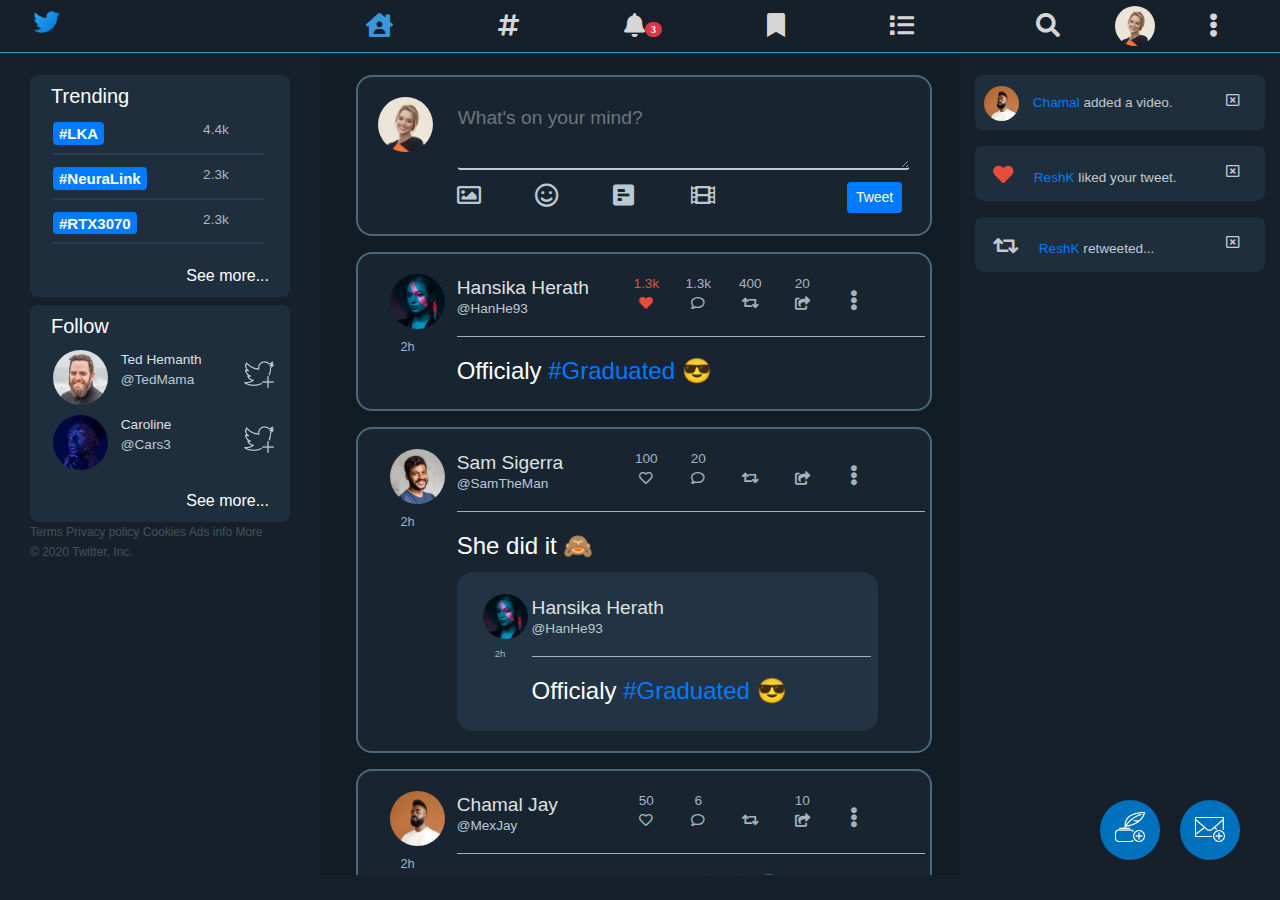
==== index.html @ 6b570a88 "third" ====
<!DOCTYPE html>
<html lang="en">
<head>
    <meta charset="UTF-8">
    <meta name="viewport" content="width=device-width, initial-scale=1.0">
    <script src='assets/bootstrap/js/jquery-3.5.1.js'></script>
    <link rel="icon" type="image/png" href="assets/images/favicon.png"/>
    <link rel="stylesheet" href="assets/icons/css/all.css">
    <link rel="stylesheet" href="assets/bootstrap/css/bootstrap.min.css">
    <link rel="stylesheet" href="assets/css/main.css">
    <script src='assets/bootstrap/js/bootstrap.min.js'></script>
    <title>News Feed</title>
</head>
<body>
    <header>
        <nav class="navbar navbar-expand-md fixed-top py-0">
            <div class="col-12">
                <div class="row">
                    <div class="navColA col-3">
                        <a class="navbar-brand" href="#">
                            <img src="assets/images/twitter_logo.png" width="30" height="30" alt="">
                        </a>
                    </div>
                    <div class="navColB col-md-6">
                        <div class="navbar-nav mx-auto">
                            <div class="container">
                                <div class="span2 offset1">
                                    <a class=" nav-item active nav-link" href="#"><i class="fas fa-house-user"></i></a>
                                </div>
                                <div class="span2">
                                    <a class="nav-item nav-link" href="#"><i class="fas fa-hashtag"></i></a>
                                </div>
                                <div class="span2">
                                    <button class="btn btn-secondary dropdown-toggle" type="button" id="dropdownMenuButton" data-toggle="dropdown" aria-haspopup="true" aria-expanded="false" >
                                        <a class="nav-item nav-link" href="#"><i class="fas fa-bell"><span id="not-num" class="badge badge-pill badge-danger">3</span></i></a>
                                    </button>
                                    <div class="dropdown-menu" aria-labelledby="dropdownMenuButton" id="tdrop">
                                        <a class="dropdown-item" href="#">Chamal added a video.</a>
                                        <a class="dropdown-item" href="#">ReshK liked your tweet.</a>
                                        <a class="dropdown-item" href="#">ReshK retweeted your tweet.</a>
                                    </div>
                                </div>
                                <div class="span2">
                                    <a class="nav-item nav-link" href="#"><i class="fas fa-bookmark"></i></a>
                                </div>
                                <div class="span2">
                                    <a class="nav-item nav-link" href="#"><i class="fas fa-list"></i></a>
                                </div>
                            </div>
                        </div>
                    </div>
                    <div class="navColC col-md-3">
                        <div class="container">
                            <div class="span2 extra"></div>
                            <div class="span2">
                                <a href="#" class="nav-link"><i class="fas fa-search"></i></a>
                            </div>
                            <div class="span2">
                                <a href="profile.html"><img  class="user-pic" src="assets/images/user1.jpg" width="40" height="40" alt=""></a>
                            </div>
                            <div class="span2">
                                <a href="#" class="nav-link"><i class="fas fa-ellipsis-v"></i></a>
                            </div>
                        </div>
                    </div>
                </div>
            </div>
        </nav>
        <nav class="navbar navbar-expand-md fixed-bottom py-0" id="bNav">
            <div class="container">
                <div class="col"><a class="nav-link active" href="#"><i class="fas fa-house-user"></i></a></div>
                <div class="col"><a class="nav-link" href="#"><i class="fas fa-hashtag"></i></a></div>
                <div class="col">
                    <div class="btn-group dropup">
                        <button type="button" class="btn btn-secondary dropdown-toggle" data-toggle="dropdown" aria-haspopup="true" aria-expanded="false">
                            <i class="fas fa-bell nav-link"><span id="not-num" class="badge badge-pill badge-danger">3</span></i>
                        </button>
                        <div class="dropdown-menu">
                            <a class="dropdown-item" href="#">Chamal added a video.</a>
                            <a class="dropdown-item" href="#">ReshK liked your tweet.</a>
                            <a class="dropdown-item" href="#">ReshK retweeted your tweet.</a>
                        </div>
                    </div>
                </div>
                <div class="col"><a class="nav-link" href="#"><i class="fas fa-bookmark"></i></a></div>
                <div class="col"><a class="nav-link" href="#"><i class="fas fa-list"></i></a></div>
            </div>
        </nav>
    </header>
    <main role="main" class="container-fluid">
        <div class="row main-content">
            <div class="sideA col-3">
                <div class="container trending">
                    <div class="card">
                        <div class="card-body">
                            <h5 class="card-title">Trending</h5>
                            <div class="row tag">
                                <div class="col-8"><h5><a href="#" class="badge badge-primary">#LKA</a></h5></div>
                                <div class="col-2">4.4k</div>
                                <div class="col-2"><i class="fas fa-ellipsis-v"></i></div>
                            </div>
                            <div class="row tag">
                                <div class="col-8"><h5><a href="#" class="badge badge-primary">#NeuraLink</a></h5></div>
                                <div class="col-2">2.3k</div>
                                <div class="col-2"><i class="fas fa-ellipsis-v"></i></div>
                            </div>
                            <div class="row tag">
                                <div class="col-8"><h5><a href="#" class="badge badge-primary">#RTX3070</a></h5></div>
                                <div class="col-2">2.3k</div>
                                <div class="col-2"><i class="fas fa-ellipsis-v"></i></div>
                            </div>
                            <p class="card-link"><a href="#" class="card-link">See more...</a></p>
                        </div>
                    </div>
                </div>
                <div class="container follow">
                    <div class="card">
                        <div class="card-body">
                            <h5 class="card-title">Follow</h5>
                            <div class="row">
                                <div class="col-3"><img class="user-pic2" src="assets/images/user2.jpg" alt="" srcset=""></div>
                                <div class="col-7">
                                    <p class="name">Ted Hemanth</p>
                                    <p class="handle">@TedMama</p>
                                </div>
                                <div class="col-2"><img class="follow-add" src="assets/images/follow.png" alt="" srcset=""></div>
                            </div>
                            <div class="row"><div class="col-3"><img class="user-pic2" src="assets/images/user3.jpg" alt="" srcset=""></div>
                            <div class="col-7">
                                <p class="name">Caroline</p>
                                <p class="handle">@Cars3</p>
                            </div>
                            <div class="col-2"><img class="follow-add" src="assets/images/follow.png" alt="" srcset=""></div>
                        </div>
                            <p class="card-link"><a href="#" class="card-link">See more...</a></p>
                        </div>
                    </div>
                </div>
                <div class="container">
                    <span class="terms">Terms Privacy policy Cookies Ads info More <br>© 2020 Twitter, Inc.</span> 
                </div>
            </div>
            <div class="sideB col-xs-12 col-md-6">
                <div class="row content">
                    <div class="card add-tweet">
                        <div class="card-body">
                            <div class="row top">
                                <div class="col-2"><img class="user-pic2" src="assets/images/user1.jpg" alt="" srcset=""></div>
                                <div class="col-10"><textarea class="form-control uText" rows="2" placeholder="What's on your mind?"></textarea></div>
                            </div>
                            <div class="row add-more">
                                <div class="col-2"></div>
                                <div class="col-10">
                                    <div class="row">
                                        <div class="col-2"><i class="far fa-image"></i></div>
                                        <div class="col-2"><i class="far fa-smile"></i></div>
                                        <div class="col-2"><i class="fas fa-poll-h"></i></div>
                                        <div class="col-2"><i class="fas fa-film"></i></div>
                                        <div class="col-2"></div>
                                        <div class="col-2"><button type="button" class="btn btn-primary btn-sm">Tweet</button></div>
                                    </div>
                                    
                                    
                                </div>
                            </div>
                        </div>
                    </div>
                    <div class="card tweets">
                        <div class="card-body">
                            <div class="row">
                                <div class="col-2"><img class="user-pic2" src="assets/images/user4.jpg" alt="" srcset=""><p class="time">2h</p></div>
                                <div class="col-10">
                                    <div class="row tweet-head">
                                        <div class="col-4">
                                            <p class="name">Hansika Herath</p>
                                            <p class="handle">@HanHe93</p>
                                        </div>
                                        <div class="col-8">
                                            <div class="row">
                                                <div class="col-2 heart active">
                                                    <p class="tweet-values">1.3k</p>
                                                    <i class="fas fa-heart"></i>
                                                </div>
                                                <div class="col-2 other">
                                                    <p class="tweet-values">1.3k</p>
                                                    <i class="far fa-comment"></i>
                                                </div>
                                                <div class="col-2 other">
                                                    <p class="tweet-values">400</p>
                                                    <i class="fas fa-retweet"></i>
                                                </div>
                                                <div class="col-2 other">
                                                    <p class="tweet-values">20</p>
                                                    <i class="fas fa-share-square"></i>
                                                </div>
                                                <div class="col-2 mini-menu">
                                                    <i class="fas fa-ellipsis-v"></i>
                                                </div>
                                            </div>
                                            
                                        </div>
                                    </div>
                                    <div class="row tweet-body">
                                        <p class="context">Officialy <span class="hash">#Graduated</span> 😎</p>
                                    </div>
                                </div>
                            </div>
                        </div>
                    </div>
                    <div class="card tweets">
                        <div class="card-body">
                            <div class="row">
                                <div class="col-2"><img class="user-pic2" src="assets/images/user6.jpg" alt="" srcset=""><p class="time">2h</p></div>
                                <div class="col-10">
                                    <div class="row tweet-head">
                                        <div class="col-4">
                                            <p class="name">Sam Sigerra</p>
                                            <p class="handle">@SamTheMan</p>
                                        </div>
                                        <div class="col-8">
                                            <div class="row">
                                                <div class="col-2 heart">
                                                    <p class="tweet-values">100</p>
                                                    <i class="far fa-heart"></i>
                                                </div>
                                                <div class="col-2 other">
                                                    <p class="tweet-values">20</p>
                                                    <i class="far fa-comment"></i>
                                                </div>
                                                <div class="col-2 other">
                                                    <p class="tweet-values">&nbsp;</p>
                                                    <i class="fas fa-retweet"></i>
                                                </div>
                                                <div class="col-2 other">
                                                    <p class="tweet-values">&nbsp;</p>
                                                    <i class="fas fa-share-square"></i>
                                                </div>
                                                <div class="col-2 mini-menu">
                                                    <i class="fas fa-ellipsis-v"></i>
                                                </div>
                                            </div>
                                            
                                        </div>
                                    </div>
                                    <div class="row tweet-body">
                                        <p class="context">She did it 🙈</p>
                                        <div class="card retweets">
                                            <div class="card-body">
                                                <div class="row">
                                                    <div class="col-2"><img class="user-pic4" src="assets/images/user4.jpg" alt="" srcset=""><p class="retweet-time">2h</p></div>
                                                    <div class="col-10">
                                                        <div class="row retweet-head">
                                                            <div class="col-10">
                                                                <p class="name">Hansika Herath</p>
                                                                <p class="handle">@HanHe93</p>
                                                            </div>
                                                            <div class="col-2"></div>
                                                        </div>
                                                        <div class="row retweet-body">
                                                            <p class="context">Officialy <span class="hash">#Graduated</span> 😎</p>
                                                        </div>
                                                    </div>
                                                </div>
                                            </div>
                                        </div>
                                    </div>
                                </div>
                            </div>
                        </div>
                    </div>
                    <div class="card tweets">
                        <div class="card-body">
                            <div class="row">
                                <div class="col-2"><img class="user-pic2" src="assets/images/user5.jpg" alt="" srcset=""><p class="time">2h</p></div>
                                <div class="col-10">
                                    <div class="row tweet-head">
                                        <div class="col-4">
                                            <p class="name">Chamal Jay</p>
                                            <p class="handle">@MexJay</p>
                                        </div>
                                        <div class="col-8">
                                            <div class="row">
                                                <div class="col-2 heart">
                                                    <p class="tweet-values">50</p>
                                                    <i class="far fa-heart"></i>
                                                </div>
                                                <div class="col-2 other">
                                                    <p class="tweet-values">6</p>
                                                    <i class="far fa-comment"></i>
                                                </div>
                                                <div class="col-2 other">
                                                    <p class="tweet-values">&nbsp;</p>
                                                    <i class="fas fa-retweet"></i>
                                                </div>
                                                <div class="col-2 other">
                                                    <p class="tweet-values">10</p>
                                                    <i class="fas fa-share-square"></i>
                                                </div>
                                                <div class="col-2 mini-menu">
                                                    <i class="fas fa-ellipsis-v"></i>
                                                </div>
                                            </div>
                                            
                                        </div>
                                    </div>
                                    <div class="row tweet-body">
                                        <p class="context">Please be nice <span class="hash">#2021 🙃😢💀</span></p>
                                    </div>
                                </div>
                            </div>
                        </div>
                    </div>
                </div>
            </div>
            <div class="sideC col-3">
                <div class="alert alert-primary" role="alert">
                    <div class="row">
                        <div class="col-10">
                            <img class="user-pic3" src="assets/images/user5.jpg" alt="" srcset="">
                            <span class="tag">Chamal</span> added a video.
                        </div>
                        <div class="col-2">
                            <i class="far fa-window-close"></i>
                        </div>
                    </div>
                </div>
                <div class="alert alert-primary" role="alert">
                    <div class="row">
                        <div class="col-10">
                            <i class="fas fa-heart heart-not ico-not"></i>
                            <span class="tag">ReshK</span> liked your tweet.
                        </div>
                        <div class="col-2">
                            <i class="far fa-window-close"></i>
                        </div>
                    </div>
                </div>
                <div class="alert alert-primary" role="alert">
                    <div class="row">
                        <div class="col-10">
                            <i class="fas fa-retweet ico-not"></i>
                            <span class="tag">ReshK</span> retweeted...
                        </div>
                        <div class="col-2">
                            <i class="far fa-window-close"></i>
                        </div>
                    </div>
                </div>
            </div>
        </div>
        <div class="float-ico">
            <a href="#" class="float float-tweet">
                <img src="assets/images/quill.png" height="30px" width="30px" alt="">
            </a>
        </div>
        <div class="float-ico">
            <a href="#" class="float2 float-tweet">
                <img src="assets/images/message.png" height="30px" width="30px" alt="">
            </a>
        </div>
    </main>
</body>
</html>
---- assets/css/main.css ----
/* global */

i:hover, img:hover{
    cursor: pointer;
}
.terms{
    font-size: 12px;
    color: white;
    opacity: 0.2;
}
#not-num{
    font-size: 10px;
}
body{
    background-color: #15202B;
}
.navbar{
    background-color: #15202B;
    border-bottom: 1px solid #3997DB;
}
.fixed-top .navColB .container .active i{
    color: #3997DB;
}
.nav-link{
    color: rgb(214, 214, 214);
    font-size: 1.5rem;
}
.nav-link:hover{
    color:#3997DB;
}
.btn-secondary{
    padding: 0%;
    background-color:transparent;
    border: none;
}
.btn-secondary:hover{
    background-color:transparent;
    border: none;
}
.btn-secondary:active{
    background-color:transparent;
    border: none;
    color:#3997DB;
}
.dropdown-toggle::after {
    display: none;
}
.show>.btn-secondary.dropdown-toggle {
    background-color: transparent;
    border-color: transparent;
}
.show>.btn-secondary.dropdown-toggle:focus {
    box-shadow: none;
}
.dropdown-menu{
    margin-left: 35%;
    background-color: #1E2E3D;
}
.dropdown-item{
    color: white;
}
.active a{
    color: #3997DB;
}
.container-sm{
    margin-top: 3.5rem;
    color: white;
}
.container-fluid{
    margin-top: 3.5rem;
    color: white;
}
.form-inline > *{
    margin-left: 1rem;
    margin-right: 1rem;
}
.user-pic{
    border-radius: 50%;
}
.user-pic2{
    border-radius: 50%;
    height: 55px;
    width: 55px;
}
.user-pic3{
    border-radius: 50%;
    height: 35px;
    width: 35px;
}
.user-pic4{
    border-radius: 50%;
    height: 45px;
    width: 45px;
}
.user-pic5{
    border-radius: 50%;
    height: 125px;
    width: 125px;
    margin-left: auto;
    margin-right: auto;
    display: block;
}
.user-pic6{
    border-radius: 50%;
    height: 95px;
    width: 95px;
    margin-left: auto;
    margin-right: auto;
    margin-top: auto;
    margin-bottom: auto;
    display: block;
}
.fixed-bottom{
    display: none;
    background-color: #0068CF;
}

.fixed-bottom .col i:hover{
    color: #8CC6FF;
}


/* SIDE A */
.sideA{
    padding-top:1.2rem;
}
.sideA .card{
    background-color: #1E2E3D;
    border-radius: 0.5rem;
    border-color: transparent;
}
.sideB .card{
    background-color: transparent;
    border-radius: 1rem;
    border: 2px solid #4A687C;
    width: 90%;
    margin-left: 2.25rem;
}
.sideA .follow .card{
    margin-top: 0.5rem;
}
.sideA .card-body{
    padding-top:0.5rem;
    padding-bottom: 0.5rem;
}
.sideA .card-body .tag{
    margin-left: 2px;
    margin-right: 5px;
    margin-top: 10px;
    border-bottom: 2px solid #293D4D;
}

.sideA .card-body .tag div{
    padding: 0%;
}
.sideA .card-body .tag .col-2{
    text-align: end;
    color: #AAB9C2;
}
.sideA .card-link{
    color: white;
    font-size: 1rem;
    text-align: right; 
}
.sideA p{
    margin-top: 1.2rem;
    margin-bottom: 0;
}
.follow .row{
    margin-left: 2px;
    margin-right: 5px;
    margin-top: 10px;
}
.follow .row .col-3{
    padding: 0px;
}
.follow .name{
    margin: 0;
    padding: 0;
}
.follow .handle{
    margin: 0;
    padding: 0;
}
.name{
    color: #DEE0E3;
}
.handle{
    color: #BAC9D1;
}
.follow .follow-add{
    height: 30px;
    width: 30px;
    margin: 8px 0px;
}

/* SIDE-A CARD-PRO */
.sideA .pro-card{
    height: 25rem;
    border-radius: 15px;
    background-position:center;
}
.sideA .pro-card .card-img{
    border-radius: 15px;
}
.sideA .pro-card .card-img-overlay{
    background-color: rgba(0, 0, 0, 0.203);
    border-radius: 15px;
    height: 410px;
}
.sideA .pro-card .card-img-overlay i{
    margin-left: 95%;
    opacity: 0.5;
}
.sideA .pro-card .card-img-overlay i:hover{
    opacity: 1;
}
.sideA .pro-card .card-img-overlay .card-title{
    text-align: center;
    margin-top: 0.8rem;
}
.sideA .pro-card .card-img-overlay .card-subtitle{
    text-align: center;
    margin-top: -0.7rem;
    margin-bottom: 0.5rem;
    color: #D8D8D8;
}
.sideA .pro-card .card-img-overlay .card-text{
    text-align: center;
    margin-top: 0.2rem;
}
.sideA .pro-card .card-img-overlay .row{
    margin-top: 0.5rem;
}
.sideA .pro-card .card-img-overlay .counts{
    text-align: center;
}
.sideA .pro-card .card-img-overlay .count{
    color: #007BFF;
}
.sideA .pro-card .card-img-overlay .count-text{
    font-size: 12px;
    text-align: center;
    margin-top: -2rem;
    color: #A4B2B9;
}
.sideA .pro-card .card-img-overlay .add-user{
    margin-top: 0.5rem;
    height: 30px;
    width: 30px;
    margin-left: auto;
    margin-right: auto;
    display: block;
}
.sideA .pro-card .card-img-overlay .card-text-join{
    margin-top: 0.5rem;
    color: #A4B2B9;
    text-align: center;
}
/* SIDE B */
.sideB .content{
    height: 91vh;
    overflow-x: hidden; 
    overflow-y: auto;
    background-color: #121C25;
    padding-top:1.2rem;
    padding-bottom:1.2rem;
}
.sideB .content-pro{
    height: 77.5vh;
    overflow-x: hidden; 
    overflow-y: auto;
    background-color: #121C25;
    padding-top:1.2rem;
    padding-bottom:1.2rem;
}
.sideB .sub-menu-pro{
    margin-top: 1.2rem;
    padding-top: 1.5rem;
    padding-bottom: 1rem;
    text-align: center;
    font-size: 1.1rem;
    color: #A7B7C0;
    border-bottom: 2px solid transparent;
    border-radius: 10px 10px 0px 0px;
}
.sideB .sub-menu-pro:hover{
    color: whitesmoke;
    background-color: #1A2835;
    border-bottom: 2px solid whitesmoke;
}
.sideB .pro-menu .active{
    background-color: #121C25;
    color: white;
}
.retweets{
    margin-left: 0 !important;
    margin-top: 0.5rem !important;
    background-color: #223344 !important;
    border-color: transparent !important;
}
.sideB .card{
    background-color: #182531;
}
.sideB .card:hover{
    background-color: #1F303F;
}
.sideB .add-tweet .top .col-2{
    padding-right: 0;
    width: fit-content;
}
.sideB .add-tweet .top .col-10{
    padding-left: 0;
}
.sideB .uText{
    background-color: transparent;
    padding-left: 0;
    color: white;
    font-size: 1.2rem;
    border-color: transparent;
    border-bottom: 2px solid #BCCBD3;
}
.sideB .uText:focus{
    box-shadow: none;
}
.sideB .add-tweet .add-more{
    font-size: 1.5rem;
    margin-top: 0.5rem;
    color: #BAC9D1;
}

.sideB .add-tweet .add-more i:hover{
    color: #007BFF;
}

.sideB .add-tweet .add-more .col-2{
    padding: 0;
}
.sideB .tweets{
    margin-top: 1rem;
}
.sideB .tweets .col-2{
    padding-right: 0;
}
.sideB .tweets img{
    display: block;
    margin-left: auto;
    margin-right: auto;
}
.time{
    color:#A5B4BC;
    font-size: 0.8rem;
    margin-top: 0.5rem;
    margin-left: 1.4rem;
    margin-bottom: 0;
}
.retweet-time{
    color:#A5B4BC;
    font-size: 0.6rem;
    margin-top: 0.5rem;
    margin-left: 1rem;
    margin-bottom: 0;
}

.sideB .name{
    margin-bottom: -0.2rem;
    font-size: 1.2rem;
}
.tweets .tweet-head, .tweets .retweet-head{
    border-bottom: 1px solid #A5B4BC;
}
.tweets .tweet-head .col-4, .tweets .retweet-head .col-10{
    padding: 0;
}
.tweet-values{
    margin-bottom: 0;
}
.tweets .col-8 .active i, .tweets .col-8 .active p{
    color: #E74C3C;
}
.tweets .col-8 .heart:hover{
    color: #E74C3C;
}
.tweets .col-8 .col-2{
    text-align: center;
    color: #A5B4BC;
}
.tweets .col-8 .other:hover{
    color: white;
}
.mini-menu{
    margin-top: 0.7rem;
    font-size: 1.3rem;
}
.mini-menu i:hover {
    color: #007BFF;
}
.tweets .tweet-body .context{
    font-size: 1.5rem;
    margin-top: 1rem;
    margin-bottom: 0;
}
.tweets .tweet-body .hash{
    color: #007BFF;
}
/* SIDE-B Pro */
.sideB .profile-res{
    display: none;
}
.sideB .profile-res .card{
    width: 100%;
    margin: 0;
    border: 0;
}
.sideB .profile-res .card-img{
    width: 100%;
    object-fit: cover;
}
.sideB .profile-res .card-img-overlay{
    background-color: rgba(0, 0, 0, 0.203);
}
.sideB .profile-res .col-9 i{
    margin-left: 95%;
    opacity: 0.5;
}
.sideB .profile-res .col-9 i:hover{
    opacity: 1;
}
.sideB .profile-res .col-9 .cover-handle{
    font-size: 16px;
    color: #D8D8D8;
}
.sideB .profile-res .col-9 .joined{
    font-size: 10px;
}
.sideB .profile-res .col-9 .col-4{
    padding-left: 0;
    padding-top: 10px;
}
.sideB .profile-res .counts{
    font-size: 13px;
    text-align: left;
}
.sideB .profile-res .add-user2{
    height: 25px;
    width: 25px;
    margin-top: 0;
    margin-bottom: 10px;
}
/* SIDE C */
.sideC{
    padding-top: 1.2rem;
}
.sideC .alert{
    padding-left: 0.5rem;
    padding-top: 0;
    padding-bottom: 0;
    background-color: #1E2E3D;
    border-color: transparent;
    border-radius: 8px;
    height: 55px;
    color: rgba(255, 255, 255, 0.753);
}

.sideC .alert:hover{
    background-color: #2c4358;
}
.sideC .alert img{
    margin-top: 10px;
    margin-bottom: 10px;
    margin-right: 10px;
}
.sideC .alert .tag{
    color: #007BFF;
}
.sideC .alert .col-2{
    padding-top: 15px;
}
.sideC .alert i:hover{
    color: #007BFF
}
.sideC .heart-not{
    color: #E74C3C;
}
.sideC .ico-not{
    font-size: 20px;
    margin-top: 18px;
    margin-bottom: 10px;
    margin-right: 17px;
    margin-left: 9px;
}
.sideC .heart-not:hover{
    color: #E74C3C;
}
/* FLOAT */

.float{
    position:fixed;
	width:60px;
	height:60px;
	bottom:40px;
	right:120px;
	background-color:#0071BC;
	border-radius:50px;
	text-align:center;
}
.float2{
    position:fixed;
	width:60px;
	height:60px;
	bottom:40px;
	right:40px;
	background-color:#0071BC;
	border-radius:50px;
	text-align:center;
}
.float-ico a:hover{
    background-color:#005791;
}
.float-ico img{
    margin-top: 12px;
}
.my-float{
	margin-top:22px;
}

/* SIDE BAR */

/* width */
::-webkit-scrollbar {
    width: 5px;
}

  /* Track */
::-webkit-scrollbar-track {
    background: #182531; 
}

  /* Handle */
::-webkit-scrollbar-thumb {
    background: #1E2E3D; 
}

  /* Handle on hover */
::-webkit-scrollbar-thumb:hover {
    background: #AAB9C2; 
}

@media (max-width: 1365px){
    body{
        font-size: 85% !important;
    }
    .sideA .card-body .tag i{
        display: none;
    }
}
@media (max-width: 1200px){
    .sideA .user-pic2{
        height: 35px;
        width: 35px;
    }
    .sideA .follow .col-7{
        padding-left: 0;
        padding-right: 5px;
    }
    .sideA .follow .name, .sideA .follow .handle{
        font-size: 12px;
    }
    .user-pic3{
        display: none;
    }
    .sideA .follow .col-2{
        padding: 0;
    }
    .sideA .follow-add{
        height: 20px;
        width: 20px;
    }
}
@media (max-width: 1030px){
    .sideA .trending .col-2{
        display: none;
    }
    .sideA .card-link{
        text-align: left;
    }
    .sideA .follow-add{
        display: none;
    }
    .sideA .follow .col-7{
        padding-left: 5px;
        padding-right: 0;
    }
    .sideA .follow .col-3{
        display: none;
    }
    .sideA .follow .col-2{
        display: none;
    }
}

@media (max-width: 768px) { 
    .fixed-top .navbar-nav{
        display: none;
    }
    .fixed-top .navbar-brand{
        display: none;
    }
    .fixed-top .form-inline{
        width: fit-content;
        margin:auto;
    }
    .fixed-top .form-inline > *{
        margin-left: 2rem;
        margin-right: 2rem;
    }
    .fixed-bottom 
    {
        display: inline;
    }
    .fixed-bottom #navbarText2{
        display: inline;
    }
    #bUL li{
        display: inline-block;
        width: fit-content;
        margin: 0%;
    }
    .dropup .dropdown-toggle::after{
        display: none;
    }
    .dropup .dropdown-menu{
        margin-left: -4rem;
        margin-bottom: 0.5rem;
        background-color: #1E2E3D;
    }
    .sideA{
        display: none;
    }
    .sideC{
        display: none;
    }
    .navColA{
        display: none;
    }
    .navColB{
        display: none;
    }
    .navColC .extra{
        display: none;
    }
    .float{
	bottom:130px;
	right:40px;
    }
    .float2{
        bottom:60px;
    }
    .sideA .pro-card .col-2 .counts{
        display: none;
    }
    .sideB .profile-res{
        display: block;
    }
}
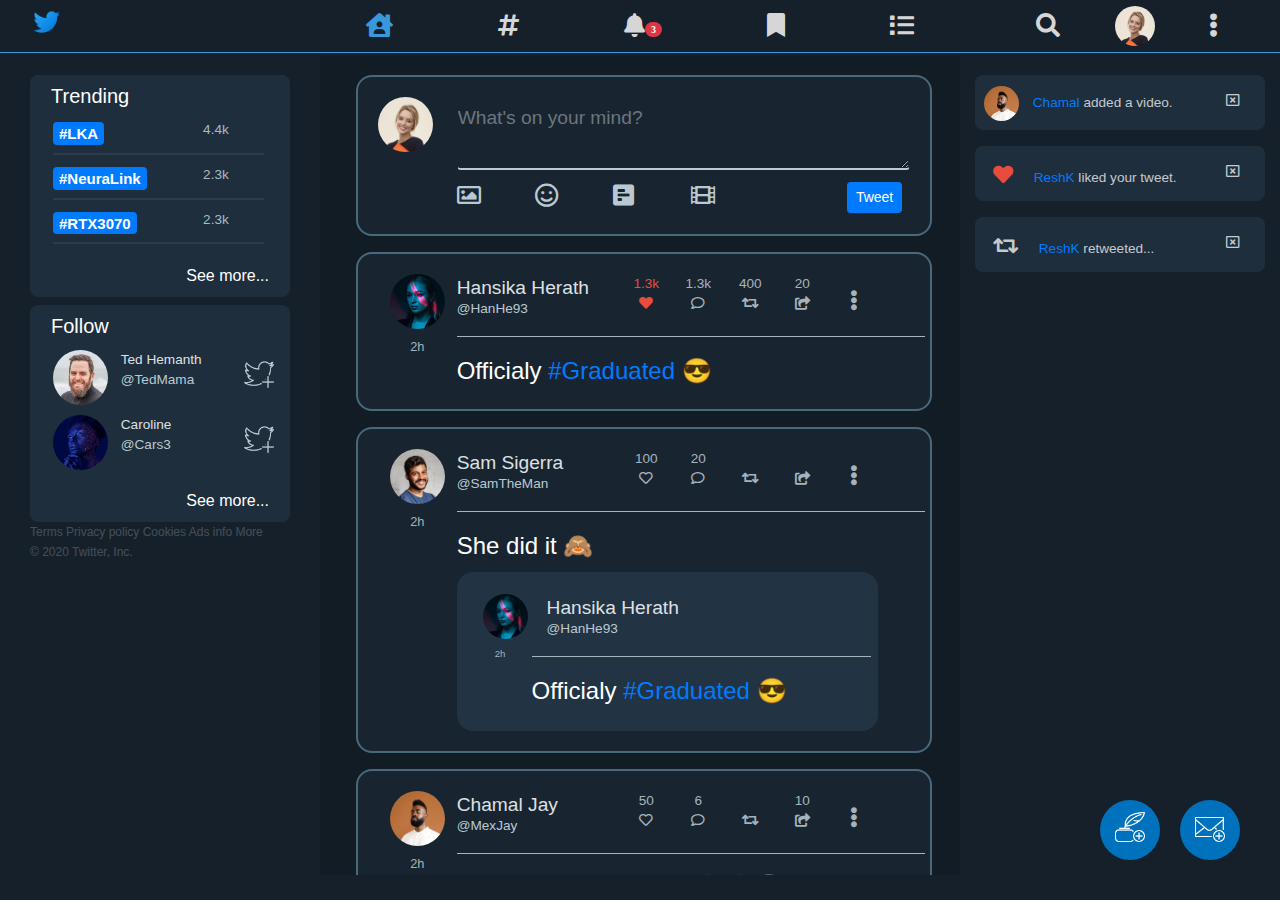
==== commit 1d09399c: "CSS Update 4" ====
--- a/index.html
+++ b/index.html
@@ -250,11 +250,10 @@
                                                     <div class="col-2"><img class="user-pic4" src="assets/images/user4.jpg" alt="" srcset=""><p class="retweet-time">2h</p></div>
                                                     <div class="col-10">
                                                         <div class="row retweet-head">
-                                                            <div class="col-10">
+                                                            <div class="col-12">
                                                                 <p class="name">Hansika Herath</p>
                                                                 <p class="handle">@HanHe93</p>
                                                             </div>
-                                                            <div class="col-2"></div>
                                                         </div>
                                                         <div class="row retweet-body">
                                                             <p class="context">Officialy <span class="hash">#Graduated</span> 😎</p>
--- a/assets/css/main.css
+++ b/assets/css/main.css
@@ -350,8 +350,8 @@
 .time{
     color:#A5B4BC;
     font-size: 0.8rem;
+    text-align: center;
     margin-top: 0.5rem;
-    margin-left: 1.4rem;
     margin-bottom: 0;
 }
 .retweet-time{
@@ -576,6 +576,9 @@
         height: 20px;
         width: 20px;
     }
+    .sideB .retweets .col-10{
+        margin-left: ;
+    }
 }
 @media (max-width: 1030px){
     .sideA .trending .col-2{
@@ -596,6 +599,14 @@
     }
     .sideA .follow .col-2{
         display: none;
+    }
+    .sideB .tweets .tweet-head .col-4 .name, .sideB .tweets .tweet-head .col-4 .handle{
+        font-size: 1rem;
+        padding-left: 5px;
+    }
+    .sideB .user-pic2{
+        height: 40px;
+        width: 40px;
     }
 }
 
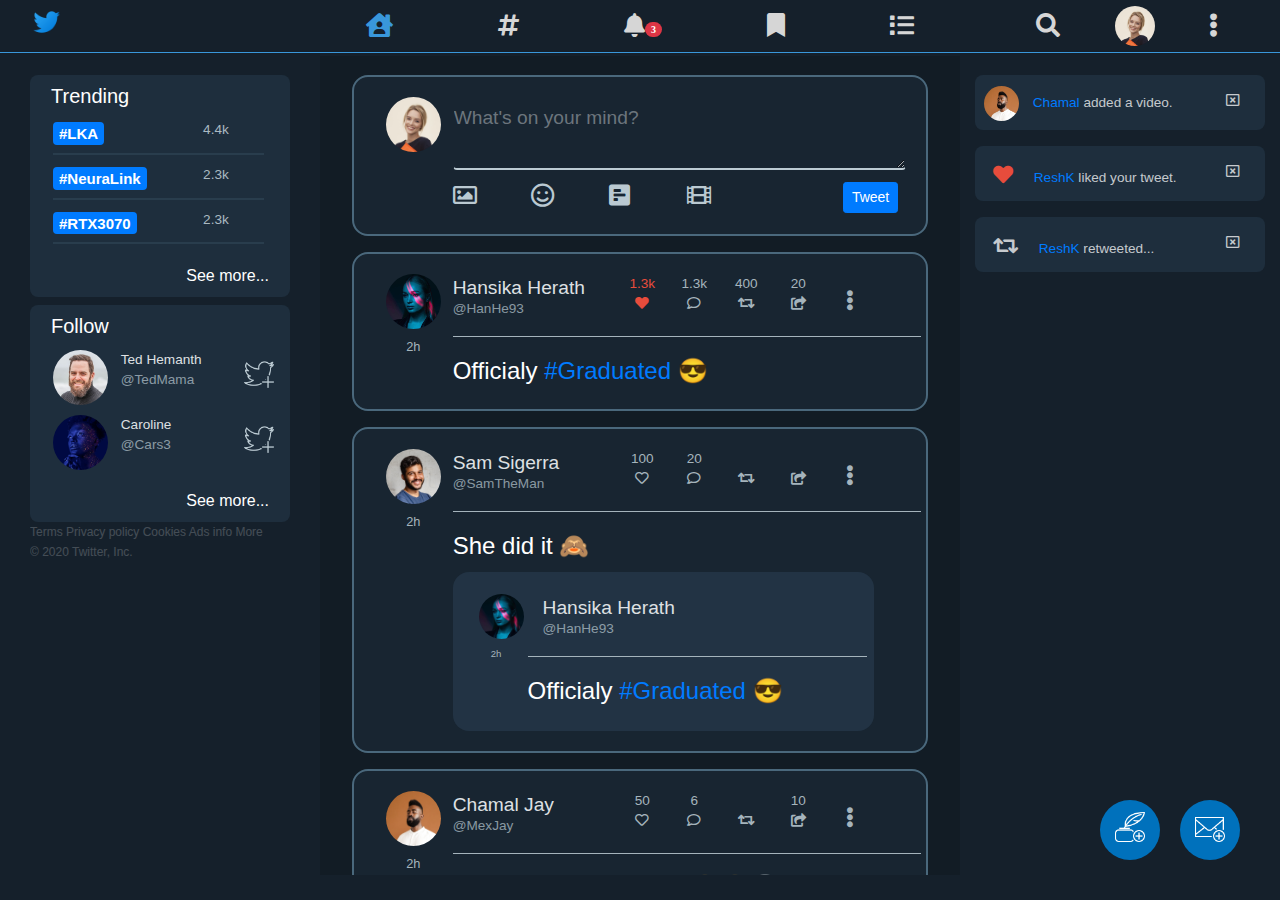
==== commit 7b7cf6b5: "CSS Update 8" ====
--- a/index.html
+++ b/index.html
@@ -124,6 +124,10 @@
                                     <p class="handle">@TedMama</p>
                                 </div>
                                 <div class="col-2"><img class="follow-add" src="assets/images/follow.png" alt="" srcset=""></div>
+                                <div class="col-12">
+                                    <p class="name">Ted Hemanth</p>
+                                    <p class="handle">@TedMama</p>
+                                </div>
                             </div>
                             <div class="row"><div class="col-3"><img class="user-pic2" src="assets/images/user3.jpg" alt="" srcset=""></div>
                             <div class="col-7">
@@ -131,6 +135,10 @@
                                 <p class="handle">@Cars3</p>
                             </div>
                             <div class="col-2"><img class="follow-add" src="assets/images/follow.png" alt="" srcset=""></div>
+                            <div class="col-12">
+                                <p class="name">Caroline</p>
+                                <p class="handle">@Cars3</p>
+                            </div>
                         </div>
                             <p class="card-link"><a href="#" class="card-link">See more...</a></p>
                         </div>
--- a/assets/css/main.css
+++ b/assets/css/main.css
@@ -178,15 +178,22 @@
     margin: 0;
     padding: 0;
 }
+.follow .name:hover{
+    cursor: pointer;
+}
 .follow .handle{
     margin: 0;
     padding: 0;
+    opacity: 0.7;
 }
 .name{
     color: #DEE0E3;
 }
 .handle{
     color: #BAC9D1;
+}
+.sideA .follow .col-12{
+    display: none;
 }
 .follow .follow-add{
     height: 30px;
@@ -293,6 +300,10 @@
     background-color: #121C25;
     color: white;
 }
+.sideB .content .card{
+    margin-left: 5%;
+    margin-right: 5%;
+}
 .retweets{
     margin-left: 0 !important;
     margin-top: 0.5rem !important;
@@ -342,7 +353,7 @@
 .sideB .tweets .col-2{
     padding-right: 0;
 }
-.sideB .tweets img{
+.sideB .tweets img, .sideB .add-tweet img{
     display: block;
     margin-left: auto;
     margin-right: auto;
@@ -365,6 +376,13 @@
 .sideB .name{
     margin-bottom: -0.2rem;
     font-size: 1.2rem;
+}
+.sideB .name:hover{
+    cursor: pointer;
+    color: #007BFF;
+}
+.sideB .handle{
+    opacity: 0.7;
 }
 .tweets .tweet-head, .tweets .retweet-head{
     border-bottom: 1px solid #A5B4BC;
@@ -576,9 +594,7 @@
         height: 20px;
         width: 20px;
     }
-    .sideB .retweets .col-10{
-        margin-left: ;
-    }
+    
 }
 @media (max-width: 1030px){
     .sideA .trending .col-2{
@@ -587,18 +603,28 @@
     .sideA .card-link{
         text-align: left;
     }
-    .sideA .follow-add{
+    .sideA .follow .col-2{
+        display: none;
+    }
+    .sideA .follow .col-3{
         display: none;
     }
     .sideA .follow .col-7{
+        display: none;
+    }
+    .sideA .follow .col-12{
+        display: block;
+        padding: 0;
+    }
+    .sideA .follow .col-12 p{
+        font-size: 15px;
+    }
+    .sideA .follow .col-12 .name:hover{
+        cursor: pointer;
+        color: #007BFF;
+    }
+    .sideB .card-body{
         padding-left: 5px;
-        padding-right: 0;
-    }
-    .sideA .follow .col-3{
-        display: none;
-    }
-    .sideA .follow .col-2{
-        display: none;
     }
     .sideB .tweets .tweet-head .col-4 .name, .sideB .tweets .tweet-head .col-4 .handle{
         font-size: 1rem;
@@ -607,6 +633,23 @@
     .sideB .user-pic2{
         height: 40px;
         width: 40px;
+    }
+}
+@media (max-width: 955px){
+    .sideB .tweet-values{
+        display: none;
+    }
+    .sideB .mini-menu{
+        margin: 0;
+    }
+    .sideB .tweet-head .col-8 .row{
+        margin-top: 1rem;
+    }
+}
+@media (max-width: 819px){
+    .fixed-top .navColC .nav-link{
+        padding-left: 0;
+        padding-right: 0;
     }
 }
 
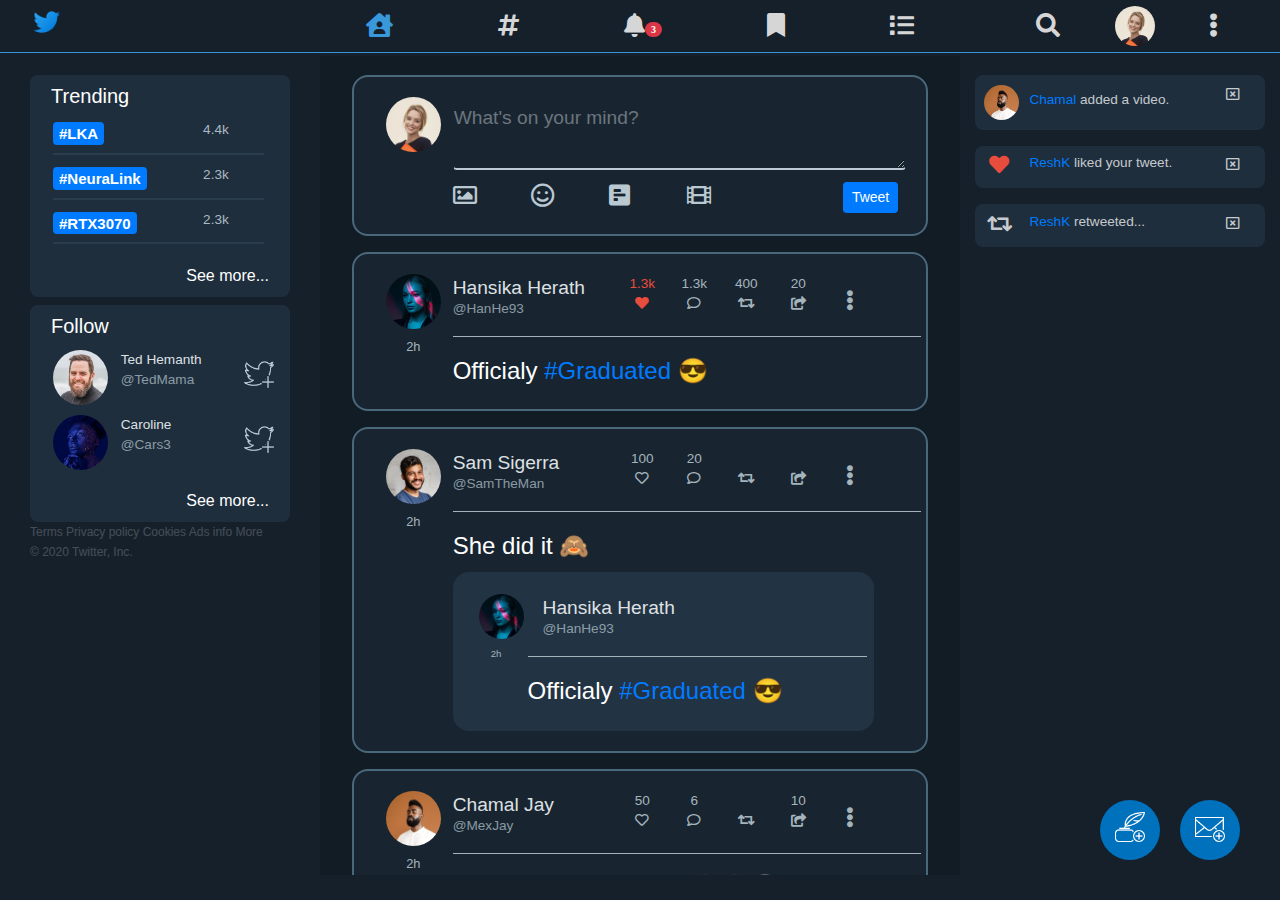
==== commit c644163b: "Side C Update" ====
--- a/index.html
+++ b/index.html
@@ -68,9 +68,9 @@
         </nav>
         <nav class="navbar navbar-expand-md fixed-bottom py-0" id="bNav">
             <div class="container">
-                <div class="col"><a class="nav-link active" href="#"><i class="fas fa-house-user"></i></a></div>
+                <div class="col active"><a class="nav-link" href="#"><i class="fas fa-house-user"></i></a></div>
                 <div class="col"><a class="nav-link" href="#"><i class="fas fa-hashtag"></i></a></div>
-                <div class="col">
+                <div class="col bell-not">
                     <div class="btn-group dropup">
                         <button type="button" class="btn btn-secondary dropdown-toggle" data-toggle="dropdown" aria-haspopup="true" aria-expanded="false">
                             <i class="fas fa-bell nav-link"><span id="not-num" class="badge badge-pill badge-danger">3</span></i>
@@ -321,10 +321,14 @@
             </div>
             <div class="sideC col-3">
                 <div class="alert alert-primary" role="alert">
-                    <div class="row">
+                    <div class="row notification">
                         <div class="col-10">
-                            <img class="user-pic3" src="assets/images/user5.jpg" alt="" srcset="">
-                            <span class="tag">Chamal</span> added a video.
+                            <div class="row details">
+                                <div class="col-3"><img class="user-pic3" src="assets/images/user5.jpg" alt="" srcset=""></div>
+                                <div class="col-9 with-pic">
+                                    <p><span class="tag">Chamal</span> added a video.</p>
+                                </div>
+                            </div>
                         </div>
                         <div class="col-2">
                             <i class="far fa-window-close"></i>
@@ -332,10 +336,16 @@
                     </div>
                 </div>
                 <div class="alert alert-primary" role="alert">
-                    <div class="row">
+                    <div class="row notification">
                         <div class="col-10">
-                            <i class="fas fa-heart heart-not ico-not"></i>
-                            <span class="tag">ReshK</span> liked your tweet.
+                            <div class="row details">
+                                <div class="col-3">
+                                    <i class="fas fa-heart heart-not ico-not"></i>
+                                </div>
+                                <div class="col-9 with-ico">
+                                    <p><span class="tag">ReshK</span> liked your tweet.</p>
+                                </div>
+                            </div>
                         </div>
                         <div class="col-2">
                             <i class="far fa-window-close"></i>
@@ -343,10 +353,16 @@
                     </div>
                 </div>
                 <div class="alert alert-primary" role="alert">
-                    <div class="row">
+                    <div class="row notification">
                         <div class="col-10">
-                            <i class="fas fa-retweet ico-not"></i>
-                            <span class="tag">ReshK</span> retweeted...
+                            <div class="row details">
+                                <div class="col-3">
+                                    <i class="fas fa-retweet ico-not"></i>
+                                </div>
+                                <div class="col-9 with-ico">
+                                    <p><span class="tag">ReshK</span> retweeted...</p>
+                                </div>
+                            </div>
                         </div>
                         <div class="col-2">
                             <i class="far fa-window-close"></i>
--- a/assets/css/main.css
+++ b/assets/css/main.css
@@ -113,10 +113,21 @@
 .fixed-bottom{
     display: none;
     background-color: #0068CF;
-}
-
-.fixed-bottom .col i:hover{
-    color: #8CC6FF;
+    text-align: center;
+}
+.fixed-bottom .active{
+    background-color: white;
+    color: #0068CF;
+}
+.fixed-bottom .bell-not{
+    padding-top: 6px;
+    padding-bottom: 6px;
+}
+.fixed-bottom .col:hover{
+    background-color: white;
+}
+.fixed-bottom .nav-link:hover{
+    color: #0068CF;
 }
 
 
@@ -471,29 +482,38 @@
 }
 .sideC .alert{
     padding-left: 0.5rem;
-    padding-top: 0;
-    padding-bottom: 0;
+    padding-top: 3%;
+    padding-bottom: 3%;
     background-color: #1E2E3D;
     border-color: transparent;
     border-radius: 8px;
-    height: 55px;
+    height: fit-content;
     color: rgba(255, 255, 255, 0.753);
 }
-
 .sideC .alert:hover{
     background-color: #2c4358;
 }
-.sideC .alert img{
-    margin-top: 10px;
-    margin-bottom: 10px;
-    margin-right: 10px;
+.sideC .notification .details .col-3{
+    text-align: center;
+}
+.sideC .notification .details .col-9{
+    text-align: left;
+    padding-left: 0;
+}
+.sideC .notification .details .with-pic{
+    padding-top: 3%;
+    padding-bottom: 3%;
+    line-height: initial;
+}
+.sideC .notification .details .with-ico{
+    line-height: initial;
+}
+.sideC .notification .details p{
+    margin-bottom: 0;
 }
 .sideC .alert .tag{
     color: #007BFF;
 }
-.sideC .alert .col-2{
-    padding-top: 15px;
-}
 .sideC .alert i:hover{
     color: #007BFF
 }
@@ -502,10 +522,6 @@
 }
 .sideC .ico-not{
     font-size: 20px;
-    margin-top: 18px;
-    margin-bottom: 10px;
-    margin-right: 17px;
-    margin-left: 9px;
 }
 .sideC .heart-not:hover{
     color: #E74C3C;
@@ -584,9 +600,7 @@
     .sideA .follow .name, .sideA .follow .handle{
         font-size: 12px;
     }
-    .user-pic3{
-        display: none;
-    }
+    
     .sideA .follow .col-2{
         padding: 0;
     }
@@ -594,7 +608,13 @@
         height: 20px;
         width: 20px;
     }
-    
+    .user-pic3{
+        height: 25px;
+        width: 25px;
+    }
+    .sideC .ico-not{
+        font-size: 17px;
+    }
 }
 @media (max-width: 1030px){
     .sideA .trending .col-2{
@@ -704,11 +724,12 @@
         display: none;
     }
     .float{
-	bottom:130px;
-	right:40px;
+	bottom:200px;
+	right:20px;
     }
     .float2{
-        bottom:60px;
+        bottom:130px;
+        right:20px;
     }
     .sideA .pro-card .col-2 .counts{
         display: none;
@@ -716,4 +737,13 @@
     .sideB .profile-res{
         display: block;
     }
-}
+    .float-tweet{
+        width: 45px;
+        height: 45px;
+    }
+    .float-tweet img{
+        margin-top: 9px;
+        width: 25px;
+        height: 25px;
+    }
+}
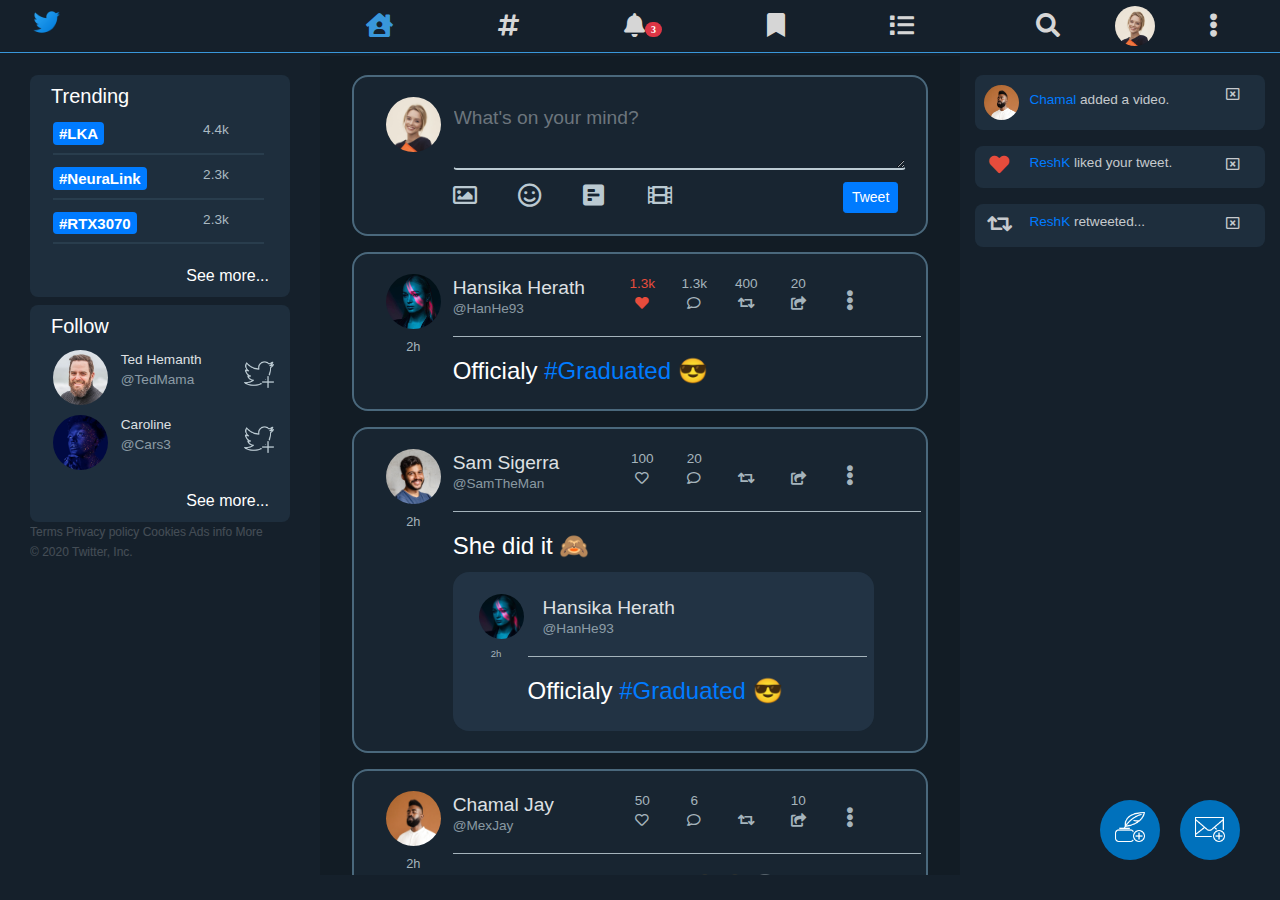
==== commit e0927679: "Add tweet update" ====
--- a/index.html
+++ b/index.html
@@ -160,15 +160,18 @@
                                 <div class="col-2"></div>
                                 <div class="col-10">
                                     <div class="row">
-                                        <div class="col-2"><i class="far fa-image"></i></div>
-                                        <div class="col-2"><i class="far fa-smile"></i></div>
-                                        <div class="col-2"><i class="fas fa-poll-h"></i></div>
-                                        <div class="col-2"><i class="fas fa-film"></i></div>
-                                        <div class="col-2"></div>
-                                        <div class="col-2"><button type="button" class="btn btn-primary btn-sm">Tweet</button></div>
-                                    </div>
-                                    
-                                    
+                                        <div class="col-10">
+                                            <div class="row">
+                                                <div class="col-2"><i class="far fa-image"></i></div>
+                                                <div class="col-2"><i class="far fa-smile"></i></div>
+                                                <div class="col-2"><i class="fas fa-poll-h"></i></div>
+                                                <div class="col-2"><i class="fas fa-film"></i></div>
+                                            </div>
+                                        </div>
+                                        <div class="col-2">
+                                            <button type="button" class="btn btn-primary btn-sm">Tweet</button>
+                                        </div>
+                                    </div>
                                 </div>
                             </div>
                         </div>
--- a/assets/css/main.css
+++ b/assets/css/main.css
@@ -25,7 +25,7 @@
     color: rgb(214, 214, 214);
     font-size: 1.5rem;
 }
-.nav-link:hover{
+.fixed-top .nav-link:hover{
     color:#3997DB;
 }
 .btn-secondary{
@@ -59,7 +59,7 @@
 .dropdown-item{
     color: white;
 }
-.active a{
+.fixed-top .active a{
     color: #3997DB;
 }
 .container-sm{
@@ -116,8 +116,8 @@
     text-align: center;
 }
 .fixed-bottom .active{
-    background-color: white;
-    color: #0068CF;
+    background-color: #0476E7;
+    color: #ffffff;
 }
 .fixed-bottom .bell-not{
     padding-top: 6px;
@@ -615,6 +615,16 @@
     .sideC .ico-not{
         font-size: 17px;
     }
+    .sideC .notification .details .with-pic{
+        padding-top: 0;
+        padding-bottom: 0;
+    }
+}
+@media (max-width: 1075px){
+    .sideB .tweets .tweet-head .col-4 .name, .sideB .tweets .tweet-head .col-4 .handle{
+        font-size: 0.95rem;
+        padding-left: 5px;
+    }
 }
 @media (max-width: 1030px){
     .sideA .trending .col-2{
@@ -646,10 +656,6 @@
     .sideB .card-body{
         padding-left: 5px;
     }
-    .sideB .tweets .tweet-head .col-4 .name, .sideB .tweets .tweet-head .col-4 .handle{
-        font-size: 1rem;
-        padding-left: 5px;
-    }
     .sideB .user-pic2{
         height: 40px;
         width: 40px;
@@ -664,6 +670,27 @@
     }
     .sideB .tweet-head .col-8 .row{
         margin-top: 1rem;
+    }
+    .sideC .notification .details .col-3{
+        display: none;
+    }
+    .sideC .notification .col-10{
+        padding-right: 0;
+    }
+    .sideC .notification .details .col-9{
+        margin-left: 20px;
+        padding-right: 0;
+        font-size: 90%;
+    }
+}
+@media (max-width: 875px){
+    .sideB .tweets .tweet-head .col-4 .name, .sideB .tweets .tweet-head .col-4 .handle{
+        font-size: 0.8rem;
+    }
+}
+@media (max-width: 840px){
+    .sideC .notification .col-2{
+        padding-left: 0;
     }
 }
 @media (max-width: 819px){
@@ -671,6 +698,9 @@
         padding-left: 0;
         padding-right: 0;
     }
+    .sideC .notification .details .col-9{
+        font-size: 80%;
+    }
 }
 
 @media (max-width: 768px) { 
@@ -724,8 +754,8 @@
         display: none;
     }
     .float{
-	bottom:200px;
-	right:20px;
+	    bottom: 200px;
+	    right: 20px;
     }
     .float2{
         bottom:130px;
@@ -735,6 +765,12 @@
         display: none;
     }
     .sideB .profile-res{
+        display: block;
+    }
+    .sideB .tweets .tweet-head .col-4 .name, .sideB .tweets .tweet-head .col-4 .handle{
+        font-size: 1rem;
+    }
+    .sideB .tweet-values{
         display: block;
     }
     .float-tweet{
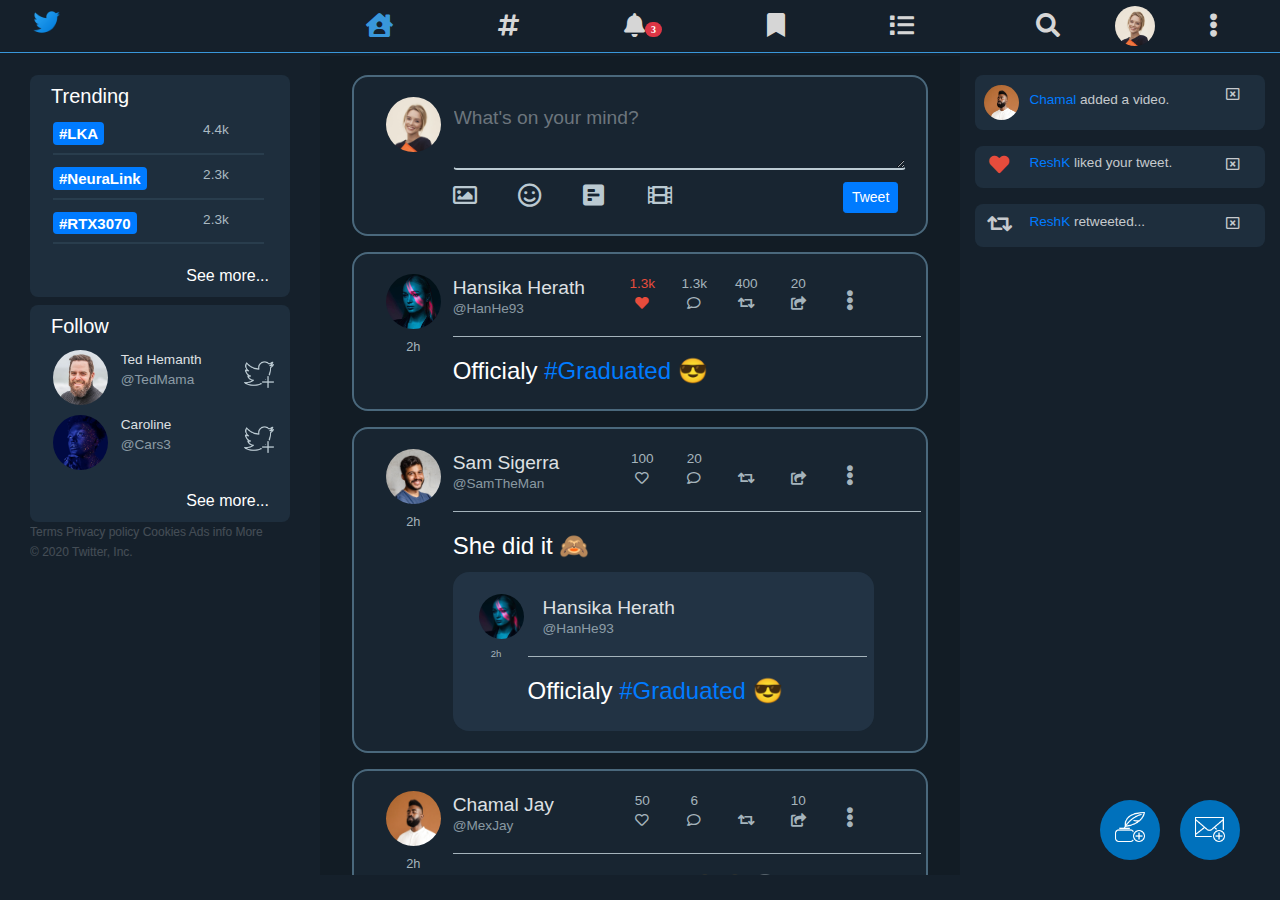
==== commit c299d322: "Dropdown updated" ====
--- a/index.html
+++ b/index.html
@@ -35,9 +35,27 @@
                                         <a class="nav-item nav-link" href="#"><i class="fas fa-bell"><span id="not-num" class="badge badge-pill badge-danger">3</span></i></a>
                                     </button>
                                     <div class="dropdown-menu" aria-labelledby="dropdownMenuButton" id="tdrop">
-                                        <a class="dropdown-item" href="#">Chamal added a video.</a>
-                                        <a class="dropdown-item" href="#">ReshK liked your tweet.</a>
-                                        <a class="dropdown-item" href="#">ReshK retweeted your tweet.</a>
+                                        <div class="row dropdown-item">
+                                            <div class="row">
+                                                <div class="col-2"><img class="user-pic3" src="assets/images/user5.jpg" alt="" srcset=""></div>
+                                                <div class="col-8"><b>Chamal</b> added a video.</div>
+                                                <div class="col-2 not-time">2m</div>
+                                            </div>
+                                        </div>
+                                        <div class="row dropdown-item">
+                                            <div class="row">
+                                                <div class="col-2"><img class="user-pic3" src="assets/images/user7.jpg" alt="" srcset=""></div>
+                                                <div class="col-8"><b>ReshK</b> liked your tweet "Congrats <span class="hash">@HanHe</span>..."</div>
+                                                <div class="col-2 not-time">3m</div>
+                                            </div>
+                                        </div>
+                                        <div class="row dropdown-item">
+                                            <div class="row">
+                                                <div class="col-2"><img class="user-pic3" src="assets/images/user7.jpg" alt="" srcset=""></div>
+                                                <div class="col-8"><b>ReshK</b> retweeted your tweet "2020 why you..." </div>
+                                                <div class="col-2 not-time">5m</div>
+                                            </div>
+                                        </div>
                                     </div>
                                 </div>
                                 <div class="span2">
@@ -76,9 +94,27 @@
                             <i class="fas fa-bell nav-link"><span id="not-num" class="badge badge-pill badge-danger">3</span></i>
                         </button>
                         <div class="dropdown-menu">
-                            <a class="dropdown-item" href="#">Chamal added a video.</a>
-                            <a class="dropdown-item" href="#">ReshK liked your tweet.</a>
-                            <a class="dropdown-item" href="#">ReshK retweeted your tweet.</a>
+                            <div class="row dropdown-item">
+                                <div class="row">
+                                    <div class="col-2"><img class="user-pic3" src="assets/images/user5.jpg" alt="" srcset=""></div>
+                                    <div class="col-8"><b>Chamal</b> added a video.</div>
+                                    <div class="col-2 not-time">2m</div>
+                                </div>
+                            </div>
+                            <div class="row dropdown-item">
+                                <div class="row">
+                                    <div class="col-2"><img class="user-pic3" src="assets/images/user7.jpg" alt="" srcset=""></div>
+                                    <div class="col-8"><b>ReshK</b> liked your tweet "Congrats <span class="hash">@HanHe</span>..."</div>
+                                    <div class="col-2 not-time">3m</div>
+                                </div>
+                            </div>
+                            <div class="row dropdown-item">
+                                <div class="row">
+                                    <div class="col-2"><img class="user-pic3" src="assets/images/user7.jpg" alt="" srcset=""></div>
+                                    <div class="col-8"><b>ReshK</b> retweeted your tweet "2020 why you..." </div>
+                                    <div class="col-2 not-time">5m</div>
+                                </div>
+                            </div>
                         </div>
                     </div>
                 </div>
--- a/assets/css/main.css
+++ b/assets/css/main.css
@@ -53,11 +53,45 @@
     box-shadow: none;
 }
 .dropdown-menu{
-    margin-left: 35%;
+    width: 450px;
+    left: 7rem;
     background-color: #1E2E3D;
+    border-radius: 15px;
 }
 .dropdown-item{
+    padding-left: 0;
+    padding-right: 0;
+    margin-left: .25rem;
+    width: 440px;
+}
+.dropdown-item:hover{
+    background-color: #243749;
+    border-radius: 10px;
+}
+.dropdown-item .col-2{
+    padding-right: 5px;
+}
+.dropdown-item .col-2 img{
+    margin-left: auto;
+    margin-right: auto;
+    display: block;
+}
+.dropdown-item .col-8{
+    line-height: initial;
     color: white;
+    padding: 1% 0;
+}
+.dropdown-item .col-8 .hash{
+    color: #3997DB;
+}
+.dropdown-menu .not-time{
+    color: #A5B4BC;
+    font-size: 13px;
+    padding-left: 25px;
+    padding-right: 0;
+    padding-top: 1.5%;
+    padding-bottom: 1.5%;
+    line-height: initial;
 }
 .fixed-top .active a{
     color: #3997DB;
@@ -94,16 +128,16 @@
 }
 .user-pic5{
     border-radius: 50%;
-    height: 125px;
-    width: 125px;
+    height: 8.1vw;
+    width: 8.1vw;
     margin-left: auto;
     margin-right: auto;
     display: block;
 }
 .user-pic6{
     border-radius: 50%;
-    height: 95px;
-    width: 95px;
+    height: 16vw;
+    width: 16vw;
     margin-left: auto;
     margin-right: auto;
     margin-top: auto;
@@ -171,12 +205,11 @@
 .sideA .card-link{
     color: white;
     font-size: 1rem;
-    text-align: right; 
-}
-.sideA p{
+    text-align: right;
     margin-top: 1.2rem;
     margin-bottom: 0;
 }
+
 .follow .row{
     margin-left: 2px;
     margin-right: 5px;
@@ -213,8 +246,10 @@
 }
 
 /* SIDE-A CARD-PRO */
+.sideA #pro-con{
+    padding: 0 !important;
+}
 .sideA .pro-card{
-    height: 25rem;
     border-radius: 15px;
     background-position:center;
 }
@@ -224,7 +259,7 @@
 .sideA .pro-card .card-img-overlay{
     background-color: rgba(0, 0, 0, 0.203);
     border-radius: 15px;
-    height: 410px;
+    padding-top: 0.5vw;
 }
 .sideA .pro-card .card-img-overlay i{
     margin-left: 95%;
@@ -233,47 +268,52 @@
 .sideA .pro-card .card-img-overlay i:hover{
     opacity: 1;
 }
+.sideA .pro-card .card-img-overlay .row{
+    height: 4.3vw;
+}
 .sideA .pro-card .card-img-overlay .card-title{
     text-align: center;
-    margin-top: 0.8rem;
+    font-size: 2.2vw;
 }
 .sideA .pro-card .card-img-overlay .card-subtitle{
     text-align: center;
     margin-top: -0.7rem;
     margin-bottom: 0.5rem;
+    font-size: 1.65vw;
     color: #D8D8D8;
 }
 .sideA .pro-card .card-img-overlay .card-text{
     text-align: center;
     margin-top: 0.2rem;
-}
-.sideA .pro-card .card-img-overlay .row{
-    margin-top: 0.5rem;
+    font-size: 1.15vw;
+    margin-bottom: 0;
 }
 .sideA .pro-card .card-img-overlay .counts{
     text-align: center;
 }
 .sideA .pro-card .card-img-overlay .count{
     color: #007BFF;
+    font-size: 2.4vw;
 }
 .sideA .pro-card .card-img-overlay .count-text{
-    font-size: 12px;
+    font-size: 0.9vw;
     text-align: center;
     margin-top: -2rem;
     color: #A4B2B9;
 }
 .sideA .pro-card .card-img-overlay .add-user{
     margin-top: 0.5rem;
-    height: 30px;
-    width: 30px;
+    height: 2.4vw;
+    width: 2.4vw;
     margin-left: auto;
     margin-right: auto;
     display: block;
 }
 .sideA .pro-card .card-img-overlay .card-text-join{
-    margin-top: 0.5rem;
+    font-size: 1.15vw;
     color: #A4B2B9;
     text-align: center;
+    margin-top: 0.5vw;
 }
 /* SIDE B */
 .sideB .content{
@@ -289,7 +329,6 @@
     overflow-x: hidden; 
     overflow-y: auto;
     background-color: #121C25;
-    padding-top:1.2rem;
     padding-bottom:1.2rem;
 }
 .sideB .sub-menu-pro{
@@ -297,7 +336,7 @@
     padding-top: 1.5rem;
     padding-bottom: 1rem;
     text-align: center;
-    font-size: 1.1rem;
+    font-size: 1.3vw;
     color: #A7B7C0;
     border-bottom: 2px solid transparent;
     border-radius: 10px 10px 0px 0px;
@@ -383,7 +422,6 @@
     margin-left: 1rem;
     margin-bottom: 0;
 }
-
 .sideB .name{
     margin-bottom: -0.2rem;
     font-size: 1.2rem;
@@ -447,35 +485,51 @@
 }
 .sideB .profile-res .card-img-overlay{
     background-color: rgba(0, 0, 0, 0.203);
+    padding-top: 10px;
+}
+.sideB .profile-res .col-3{
+    margin-top: auto;
+    margin-bottom: auto;
 }
 .sideB .profile-res .col-9 i{
     margin-left: 95%;
     opacity: 0.5;
 }
+.sideB .profile-res .card-title{
+    margin-bottom: 0;
+    font-size: 4vw;
+}
 .sideB .profile-res .col-9 i:hover{
     opacity: 1;
 }
 .sideB .profile-res .col-9 .cover-handle{
-    font-size: 16px;
+    font-size: 2.75vw;;
     color: #D8D8D8;
 }
 .sideB .profile-res .col-9 .joined{
     font-size: 10px;
+}
+.sideB .profile-res .col-9 .card-text{
+    font-size: 2.1vw;
 }
 .sideB .profile-res .col-9 .col-4{
     padding-left: 0;
     padding-top: 10px;
 }
 .sideB .profile-res .counts{
-    font-size: 13px;
+    font-size: 1.8vw;
     text-align: left;
 }
+.sideB .profile-res .badge-primary{
+    font-size: 2vw;
+}
 .sideB .profile-res .add-user2{
-    height: 25px;
-    width: 25px;
+    height: 4vw;
+    width: 4vw
     margin-top: 0;
     margin-bottom: 10px;
 }
+
 /* SIDE C */
 .sideC{
     padding-top: 1.2rem;
@@ -526,8 +580,8 @@
 .sideC .heart-not:hover{
     color: #E74C3C;
 }
+
 /* FLOAT */
-
 .float{
     position:fixed;
 	width:60px;
@@ -558,24 +612,16 @@
 	margin-top:22px;
 }
 
-/* SIDE BAR */
-
-/* width */
+/* SCROLL BAR */
 ::-webkit-scrollbar {
     width: 5px;
 }
-
-  /* Track */
 ::-webkit-scrollbar-track {
     background: #182531; 
 }
-
-  /* Handle */
 ::-webkit-scrollbar-thumb {
     background: #1E2E3D; 
 }
-
-  /* Handle on hover */
 ::-webkit-scrollbar-thumb:hover {
     background: #AAB9C2; 
 }
@@ -621,6 +667,9 @@
     }
 }
 @media (max-width: 1075px){
+    .sideB .sub-menu-pro{
+        padding-bottom: 0;
+    }
     .sideB .tweets .tweet-head .col-4 .name, .sideB .tweets .tweet-head .col-4 .handle{
         font-size: 0.95rem;
         padding-left: 5px;
@@ -684,6 +733,9 @@
     }
 }
 @media (max-width: 875px){
+    .sideA .pro-card .card-img-overlay .add-user{
+        margin-top: 0;
+    }
     .sideB .tweets .tweet-head .col-4 .name, .sideB .tweets .tweet-head .col-4 .handle{
         font-size: 0.8rem;
     }
@@ -703,7 +755,7 @@
     }
 }
 
-@media (max-width: 768px) { 
+@media (max-width: 767.9px) { 
     .fixed-top .navbar-nav{
         display: none;
     }
@@ -718,8 +770,7 @@
         margin-left: 2rem;
         margin-right: 2rem;
     }
-    .fixed-bottom 
-    {
+    .fixed-bottom {
         display: inline;
     }
     .fixed-bottom #navbarText2{
@@ -734,9 +785,8 @@
         display: none;
     }
     .dropup .dropdown-menu{
-        margin-left: -4rem;
-        margin-bottom: 0.5rem;
-        background-color: #1E2E3D;
+        left: -12rem;
+        bottom: 3rem;
     }
     .sideA{
         display: none;
@@ -764,8 +814,22 @@
     .sideA .pro-card .col-2 .counts{
         display: none;
     }
+    .sideB .content{
+        height: 85vh;
+    }
     .sideB .profile-res{
         display: block;
+    }
+    .sideB .content{
+        padding-top: 0;
+    }
+    .sideB .sub-menu-pro{
+        padding-top: 0.3rem;
+        padding-bottom: 0;
+        font-size: 2.7vw;
+    }
+    .sideB .tweet-head .col-8 .row{
+        margin-top: 0;
     }
     .sideB .tweets .tweet-head .col-4 .name, .sideB .tweets .tweet-head .col-4 .handle{
         font-size: 1rem;
@@ -783,3 +847,27 @@
         height: 25px;
     }
 }
+
+@media (max-width: 470px){
+    .fixed-bottom .container{
+        padding-left: 30px;
+        padding-right: 30px;
+    }
+    .fixed-bottom .col{
+        padding: 0;
+    }
+    .fixed-bottom .col .nav-link{
+        font-size: 90%;
+        padding-left: 0;
+        padding-right: 0;
+    }
+    .sideB .sub-menu-pro{
+        font-size: 3vw;
+    }
+    .sideB .tweet-values{
+        display: none;
+    }
+    .sideB .tweet-head .col-8 .row{
+        margin-top: 1rem;
+    }
+}
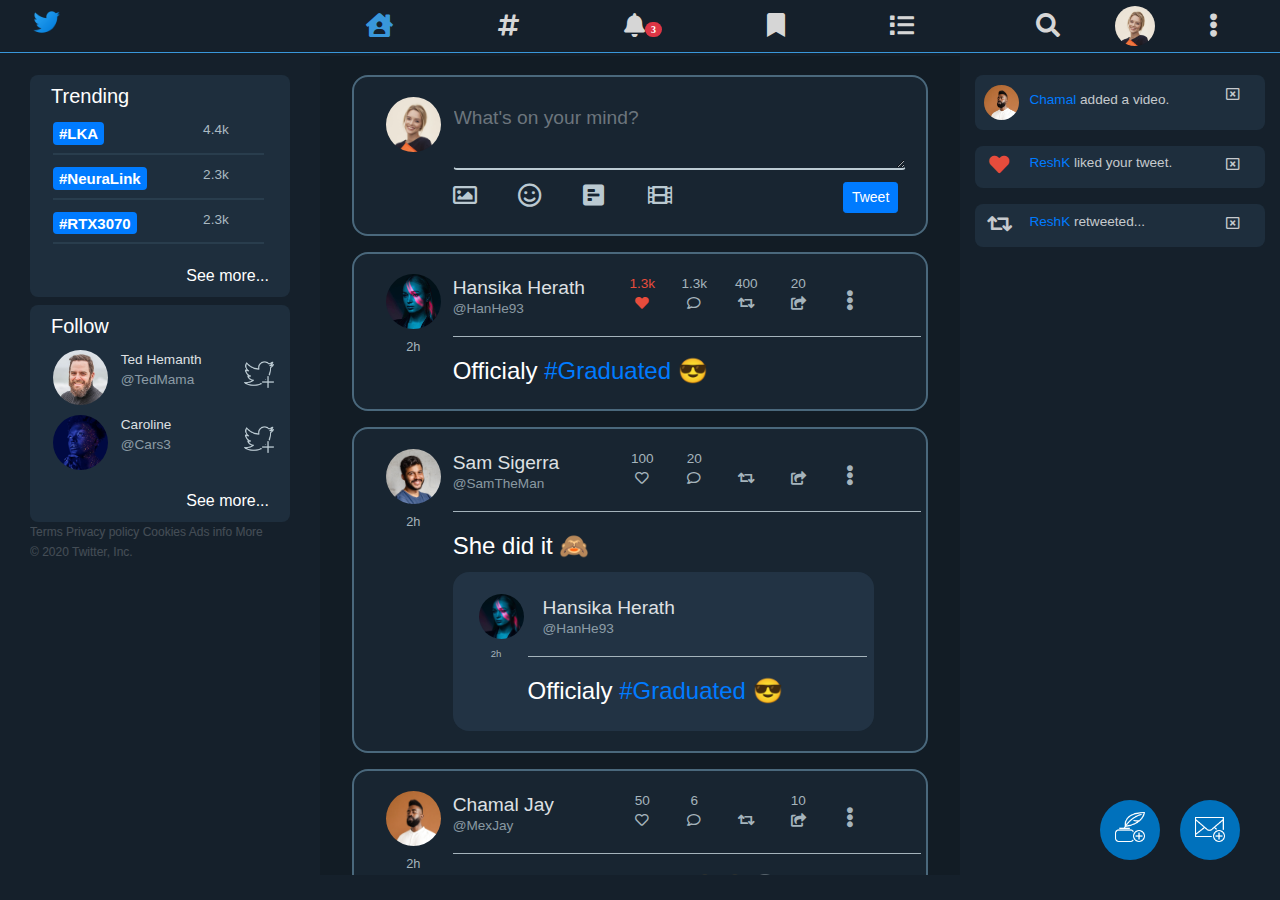
==== commit d7c98885: "title update" ====
--- a/index.html
+++ b/index.html
@@ -9,7 +9,7 @@
     <link rel="stylesheet" href="assets/bootstrap/css/bootstrap.min.css">
     <link rel="stylesheet" href="assets/css/main.css">
     <script src='assets/bootstrap/js/bootstrap.min.js'></script>
-    <title>News Feed</title>
+    <title>News Feed | Twitter</title>
 </head>
 <body>
     <header>
--- a/assets/css/main.css
+++ b/assets/css/main.css
@@ -525,7 +525,7 @@
 }
 .sideB .profile-res .add-user2{
     height: 4vw;
-    width: 4vw
+    width: 4vw;
     margin-top: 0;
     margin-bottom: 10px;
 }
